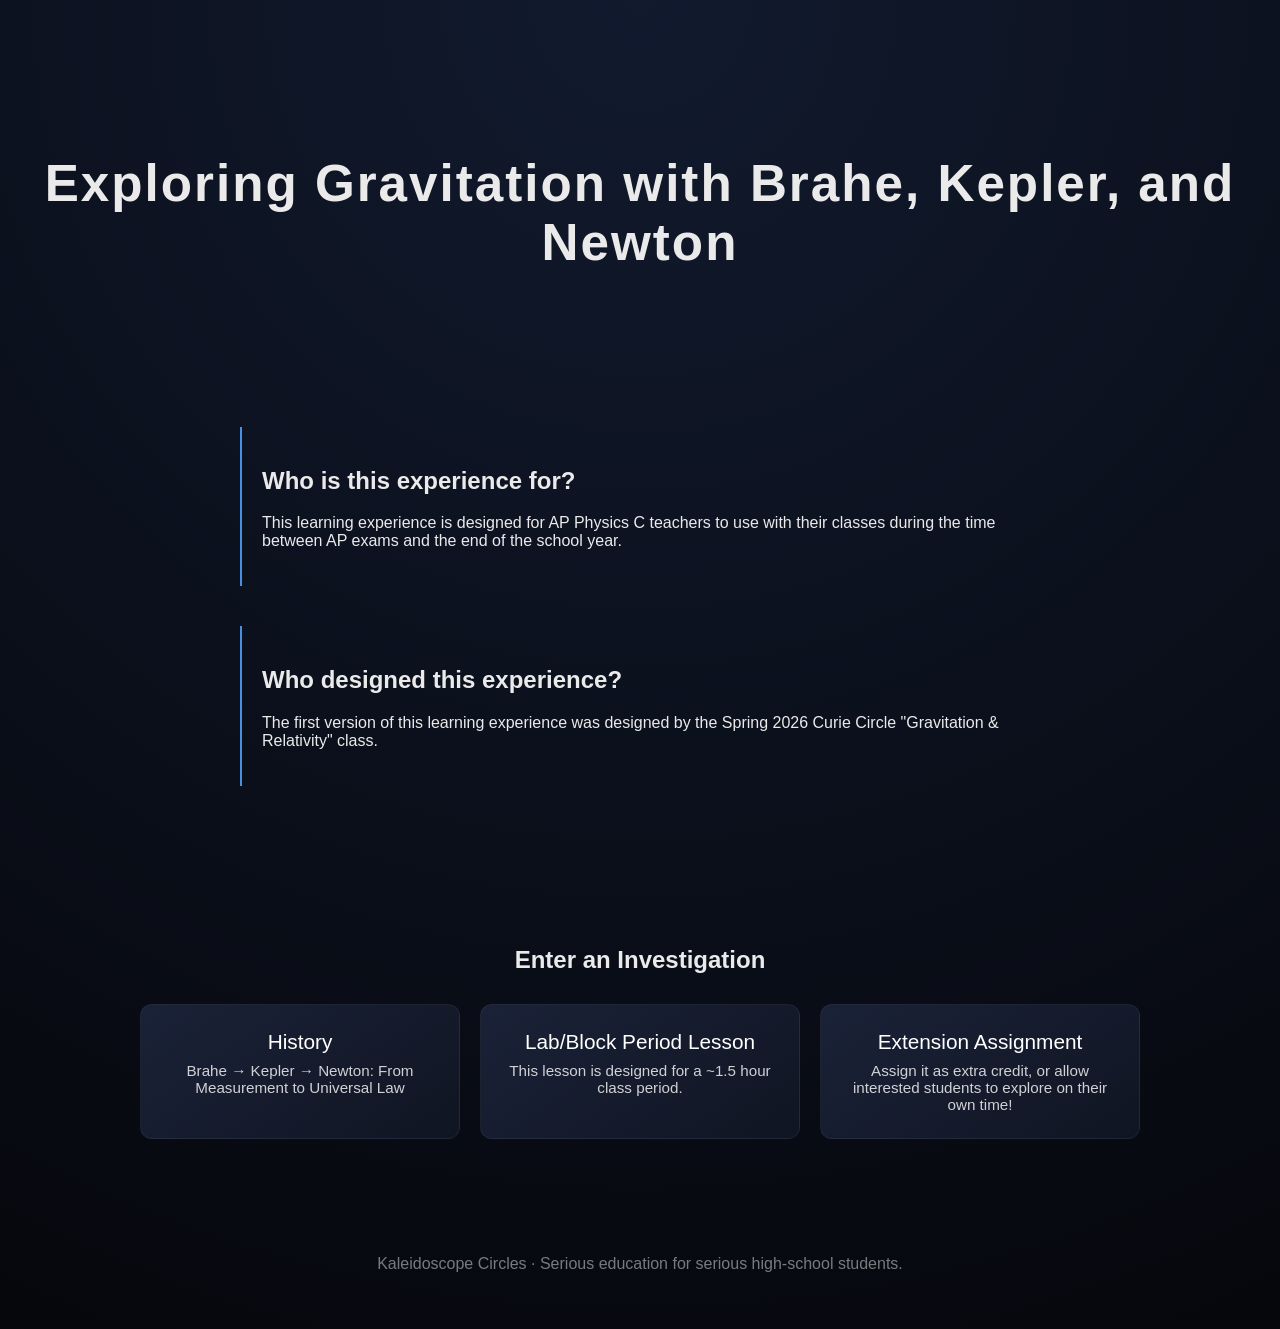
==== index.html @ 1b691fb4 "functionality updates" ====
<!DOCTYPE html>
<html>
<head>
  <meta charset="UTF-8">
  <title>Exploring Gravitation with Brahe, Kepler, and Newton</title>
  <link rel="stylesheet" href="style.css">
</head>

<body>

<header class="hero">
  <h1>Exploring Gravitation with Brahe, Kepler, and Newton</h1>
</header>

<section class="narrative">

  <div class="panel fade-in">
    <h2>Who is this experience for?</h2>
    <p>
      This learning experience is designed for AP Physics C teachers to use with their classes during the time between AP exams and the end of the school year.
    </p>
  </div>

  <div class="panel fade-in">
    <h2>Who designed this experience?</h2>
    <p>
      The first version of this learning experience was designed by the Spring 2026 Curie Circle "Gravitation & Relativity" class.
    </p>
  </div>

</section>

<section class="gateway">

  <h2 class="section-title">Enter an Investigation</h2>

  <div class="doors">

    <a class="door" href="history/">
      <div class="door-title">History</div>
      <div class="door-desc">
        Brahe → Kepler → Newton: From Measurement to Universal Law
      </div>
    </a>

    <a class="door" href="lesson/">
      <div class="door-title">Lab/Block Period Lesson</div>
      <div class="door-desc">
        This lesson is designed for a ~1.5 hour class period.
      </div>
    </a>

    <a class="door" href="extension/">
      <div class="door-title">Extension Assignment</div>
      <div class="door-desc">
        Assign it as extra credit, or allow interested students to explore on their own time!
      </div>
    </a>

  </div>

</section>

<footer>
  <p>Kaleidoscope Circles · Serious education for serious high-school students.</p>
</footer>

</body>
</html>
---- style.css ----
body {
  margin: 0;
  font-family: "Arial", sans-serif;
  background: radial-gradient(circle at top, #111a2e, #06070c);
  color: #eaeaea;
}

/* HERO */

.hero {
  text-align: center;
  padding: 120px 20px 80px;
}

.hero h1 {
  font-size: 3.2em;
  letter-spacing: 2px;
}

.subtitle {
  opacity: 0.7;
  font-size: 1.2em;
}

/* NARRATIVE PANELS */

.narrative {
  max-width: 800px;
  margin: auto;
  padding: 40px 20px;
}

.panel {
  margin-bottom: 40px;
  padding: 20px;
  border-left: 2px solid #4a90e2;
  opacity: 0;
  transform: translateY(20px);
  animation: fadeIn 1.2s forwards;
}

.panel:nth-child(2) {
  animation-delay: 0.5s;
}

@keyframes fadeIn {
  to {
    opacity: 1;
    transform: translateY(0);
  }
}

/* DOORS */

.gateway {
  padding: 60px 20px;
  text-align: center;
}

.section-title {
  margin-bottom: 30px;
}

.doors {
  display: grid;
  grid-template-columns: repeat(auto-fit, minmax(240px, 1fr));
  gap: 20px;
  max-width: 1000px;
  margin: auto;
}

.door {
  display: block;
  padding: 25px;
  border-radius: 12px;
  text-decoration: none;
  color: white;
  background: linear-gradient(145deg, #1a2238, #101522);
  transition: transform 0.2s ease, background 0.2s ease;
  border: 1px solid rgba(255,255,255,0.05);
}

.door:hover {
  transform: translateY(-6px);
  background: linear-gradient(145deg, #22304f, #141b2c);
}

.door-title {
  font-size: 1.3em;
  margin-bottom: 8px;
}

.door-desc {
  font-size: 0.95em;
  opacity: 0.8;
}

/* FOOTER */

footer {
  text-align: center;
  padding: 40px;
  opacity: 0.5;
}
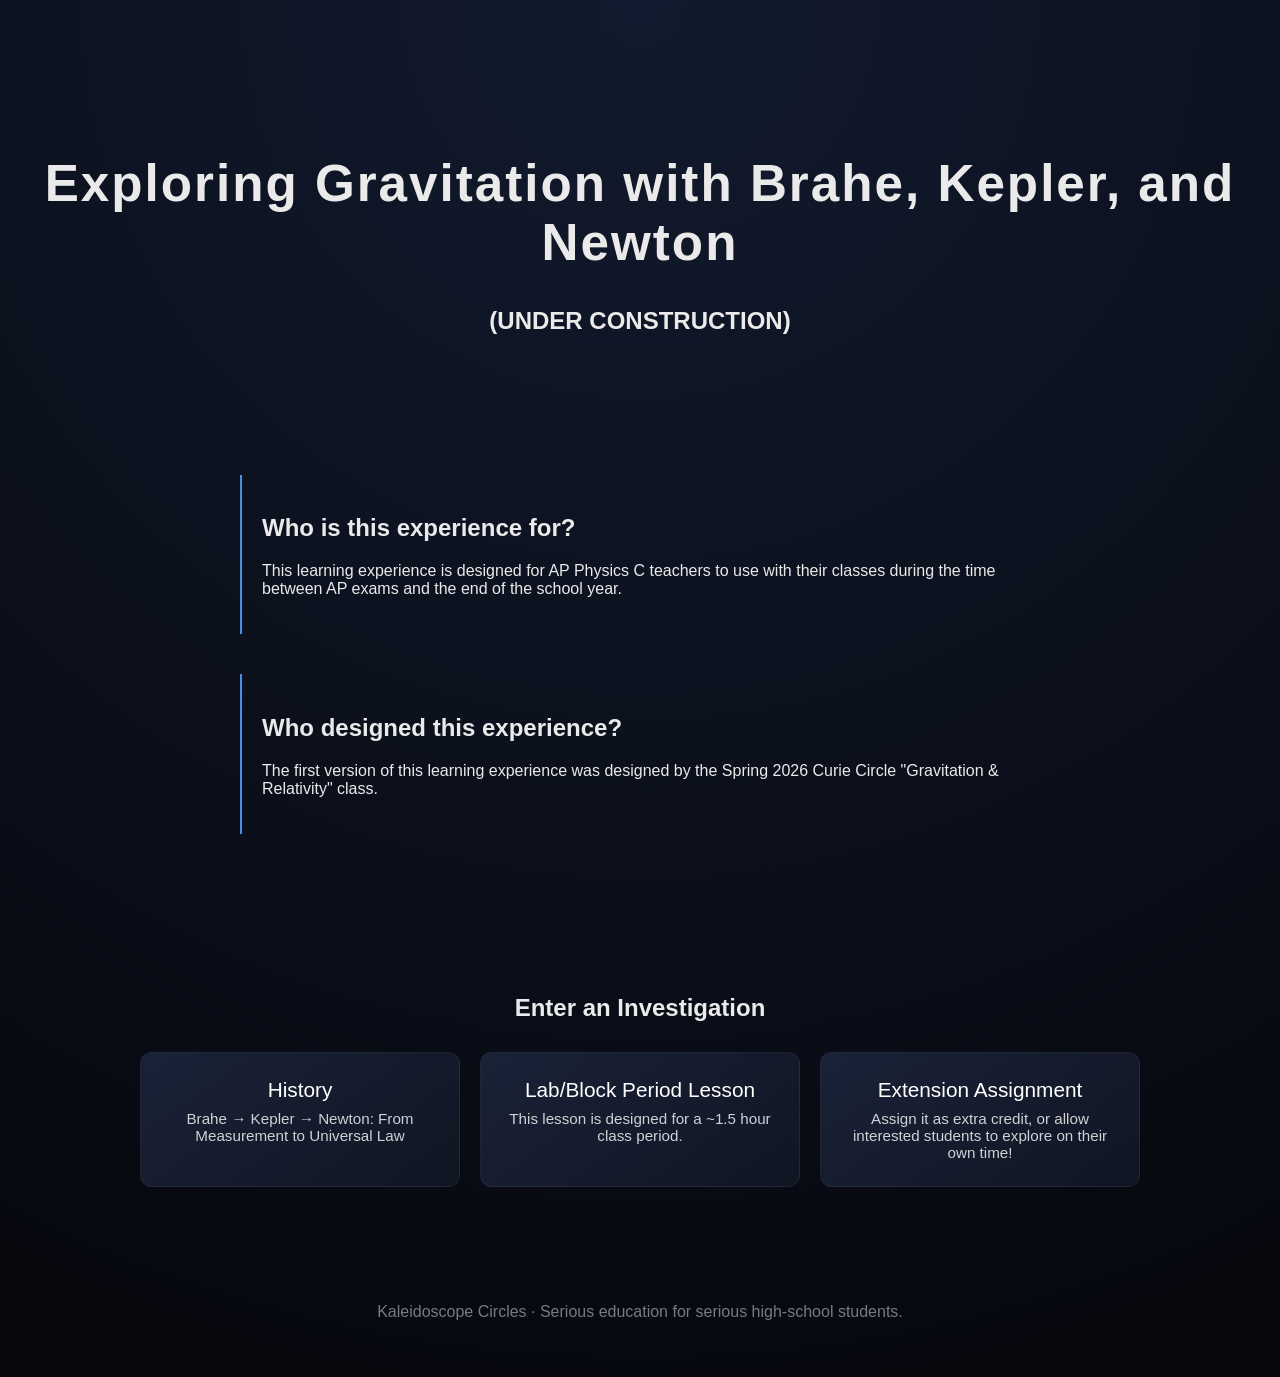
==== commit 7b76fc25: "subheading update" ====
--- a/index.html
+++ b/index.html
@@ -4,12 +4,14 @@
   <meta charset="UTF-8">
   <title>Exploring Gravitation with Brahe, Kepler, and Newton</title>
   <link rel="stylesheet" href="style.css">
+  <link rel="icon" type="image/x-icon" href="/favicon.png">
 </head>
 
 <body>
 
 <header class="hero">
   <h1>Exploring Gravitation with Brahe, Kepler, and Newton</h1>
+  <h2>(UNDER CONSTRUCTION)</h2>
 </header>
 
 <section class="narrative">
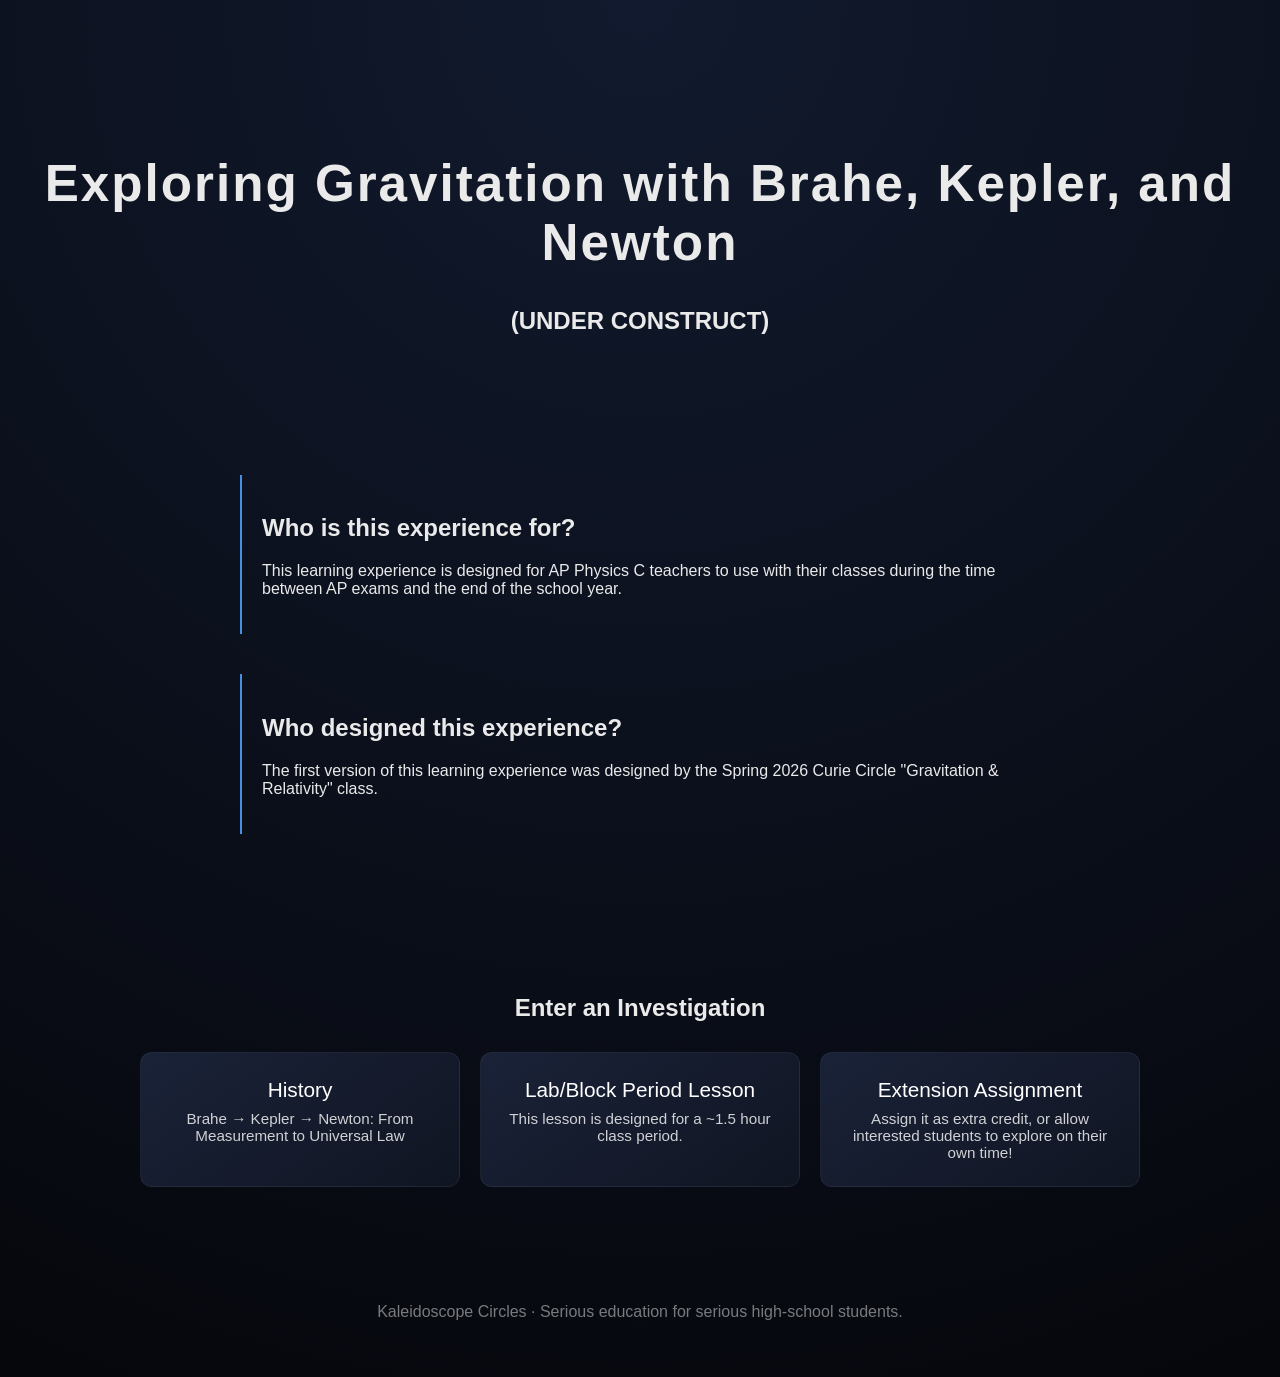
==== commit 641c76c5: "Fix typo in header from 'CONSTRUCTION' to 'CONSTRUCT'" ====
--- a/index.html
+++ b/index.html
@@ -11,7 +11,7 @@
 
 <header class="hero">
   <h1>Exploring Gravitation with Brahe, Kepler, and Newton</h1>
-  <h2>(UNDER CONSTRUCTION)</h2>
+  <h2>(UNDER CONSTRUCT)</h2>
 </header>
 
 <section class="narrative">
@@ -68,4 +68,4 @@
 </footer>
 
 </body>
-</html>+</html>
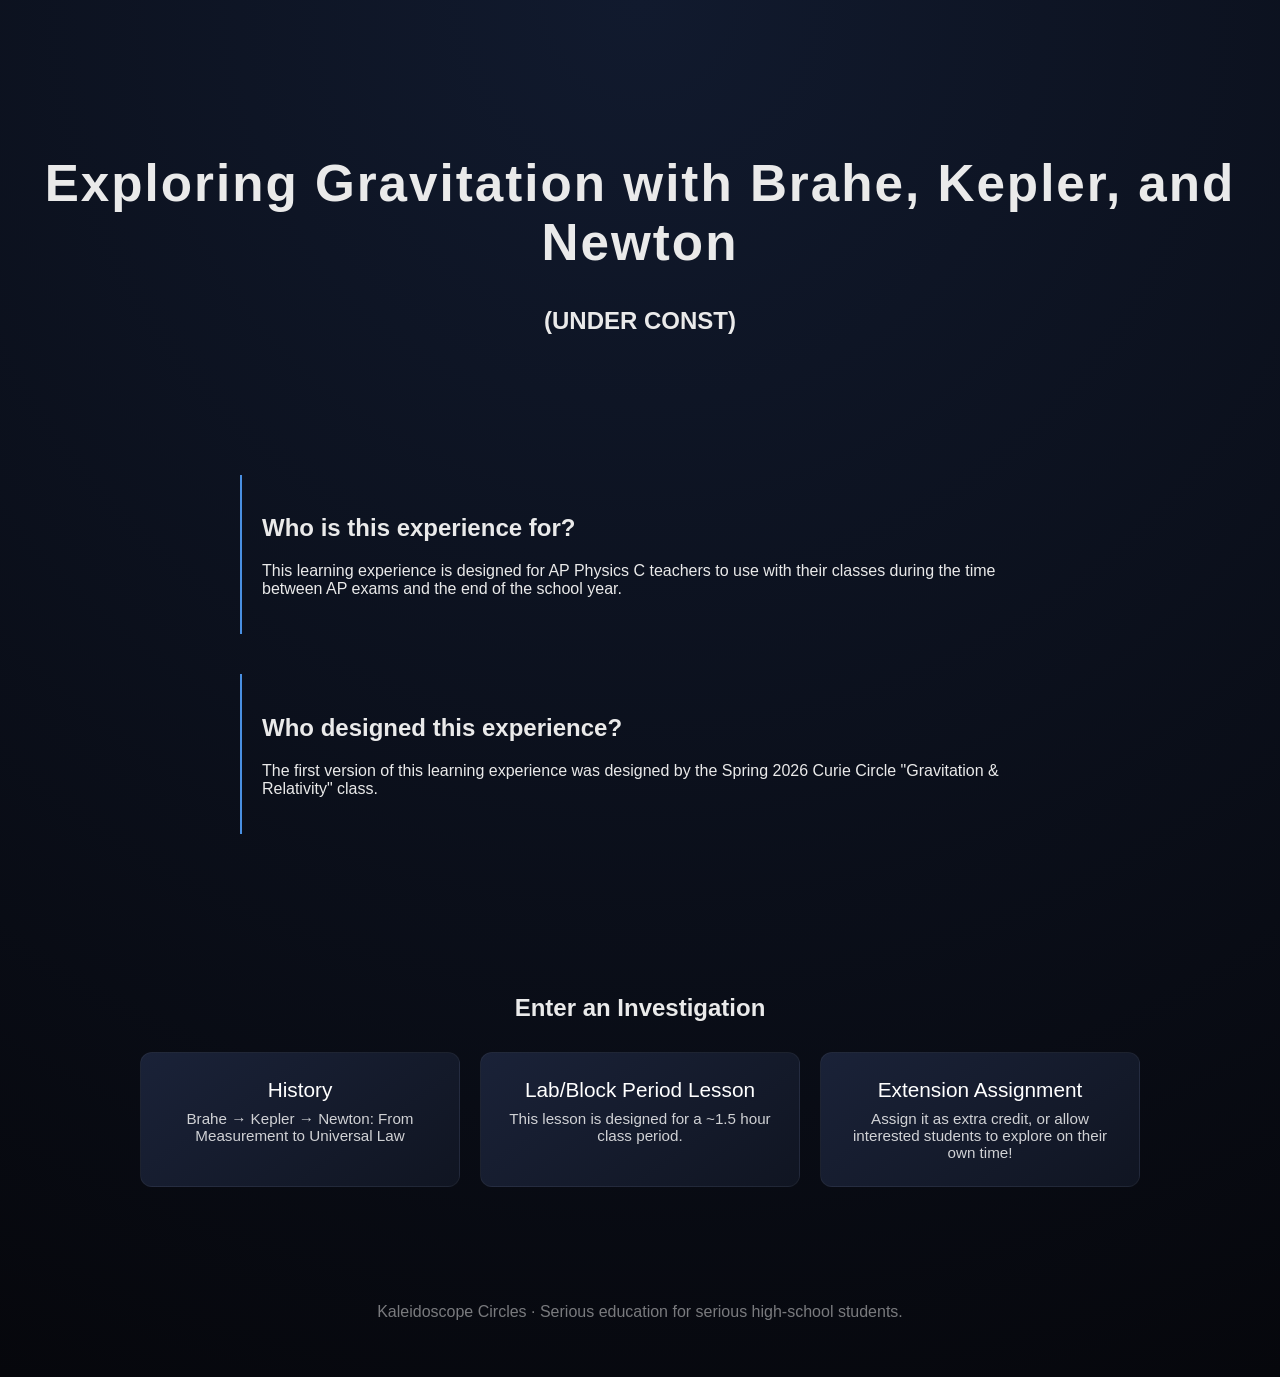
==== commit 5ed2636f: "Fix typo in header from 'UNDER CONSTRUCT' to 'UNDER CONST'" ====
--- a/index.html
+++ b/index.html
@@ -11,7 +11,7 @@
 
 <header class="hero">
   <h1>Exploring Gravitation with Brahe, Kepler, and Newton</h1>
-  <h2>(UNDER CONSTRUCT)</h2>
+  <h2>(UNDER CONST)</h2>
 </header>
 
 <section class="narrative">
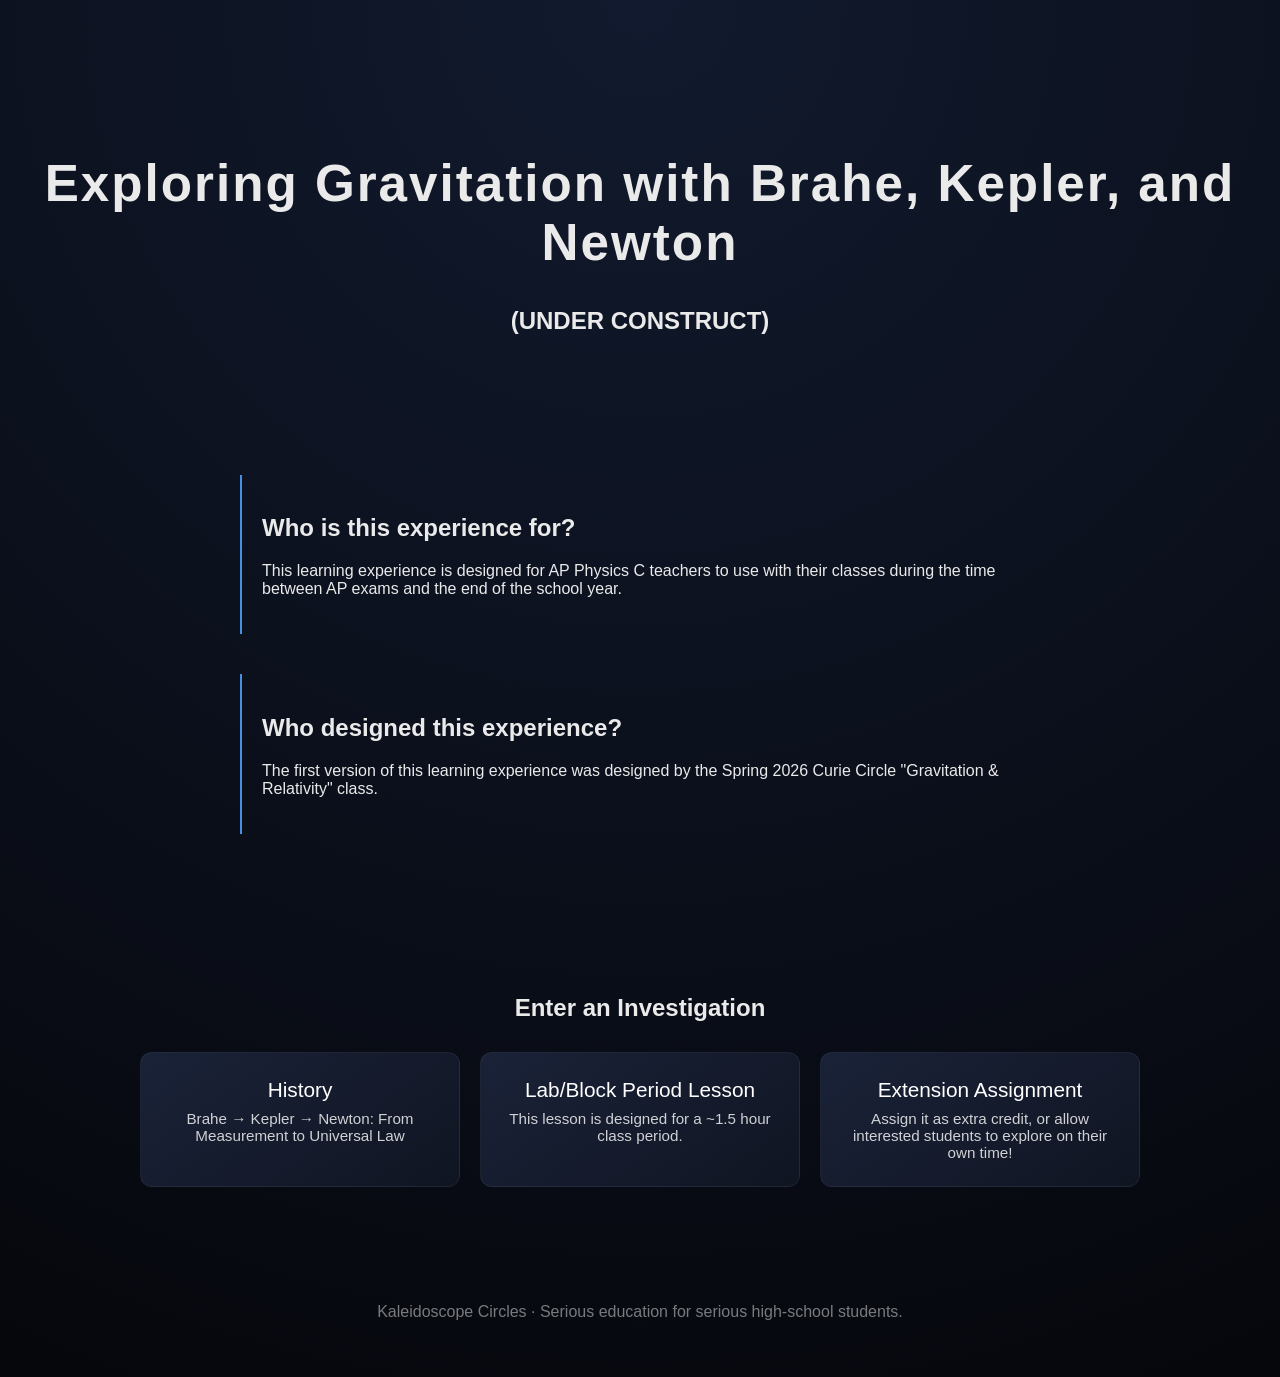
==== commit 86bbc92a: "Correct typo in header subtitle" ====
--- a/index.html
+++ b/index.html
@@ -11,7 +11,7 @@
 
 <header class="hero">
   <h1>Exploring Gravitation with Brahe, Kepler, and Newton</h1>
-  <h2>(UNDER CONST)</h2>
+  <h2>(UNDER CONSTRUCT)</h2>
 </header>
 
 <section class="narrative">
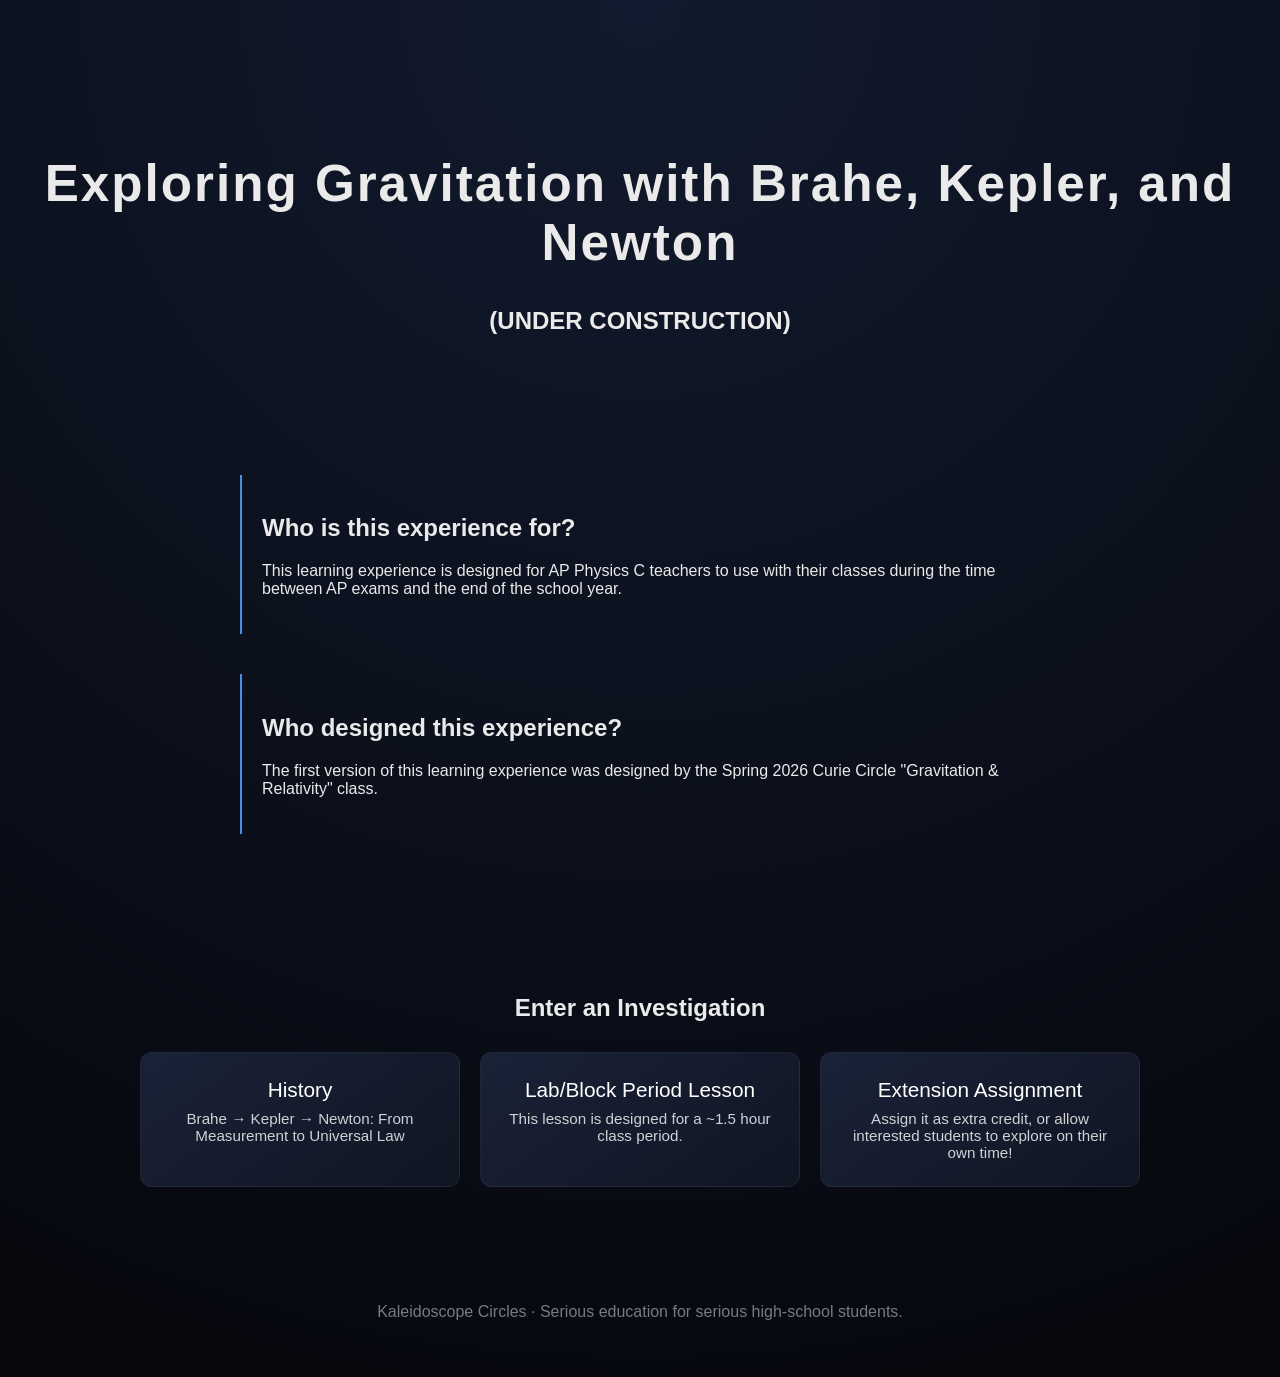
==== commit 730b6355: "Deploying to gh-pages from @ kalcircles/brahe-kepler-newton@6b3c3db16a5f83649334694f5d31403bad29696f" ====
--- a/index.html
+++ b/index.html
@@ -11,7 +11,7 @@
 
 <header class="hero">
   <h1>Exploring Gravitation with Brahe, Kepler, and Newton</h1>
-  <h2>(UNDER CONSTRUCT)</h2>
+  <h2>(UNDER CONSTRUCTION)</h2>
 </header>
 
 <section class="narrative">
@@ -68,4 +68,4 @@
 </footer>
 
 </body>
-</html>
+</html>
